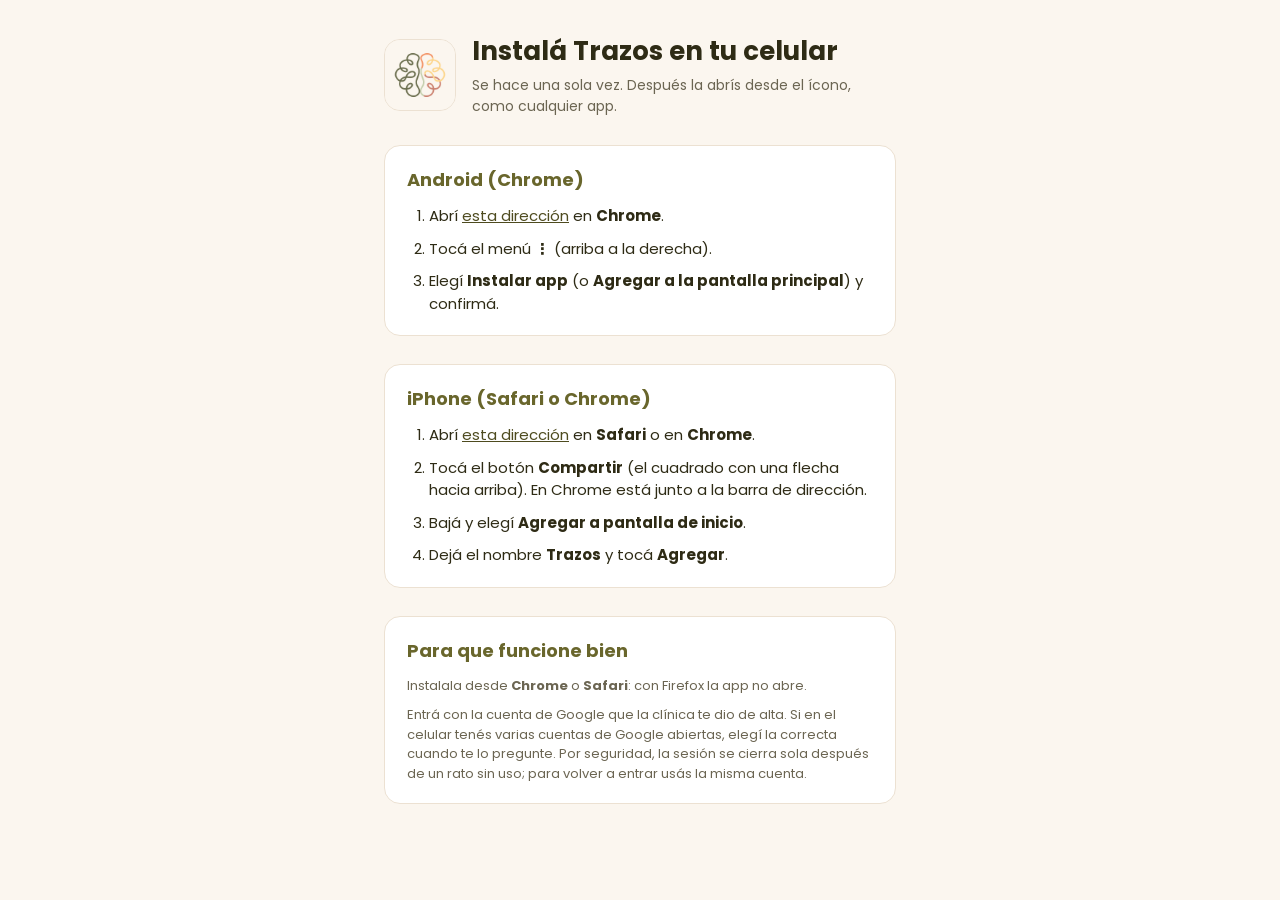
==== instalar.html @ b880c7d5 "Cascarón de la app Trazos (desde Clinica Trazos bcf4732, carpeta pwa/) Co-Authored-By: Claude Opus 5" ====
<!doctype html>
<html lang="es">
<head>
<meta charset="utf-8">
<meta name="viewport" content="width=device-width, initial-scale=1, viewport-fit=cover">
<meta http-equiv="Content-Security-Policy" content="default-src 'self'; script-src 'self'; style-src 'self'; img-src 'self'; font-src 'self'; connect-src 'self'; manifest-src 'self'; worker-src 'self'; object-src 'none'; base-uri 'none'; form-action 'none'">
<meta name="referrer" content="strict-origin">
<title>Instalar Trazos en el celular</title>
<meta name="theme-color" content="#FBF6EF">
<meta name="apple-mobile-web-app-capable" content="yes">
<meta name="apple-mobile-web-app-title" content="Trazos">
<link rel="manifest" href="manifest.webmanifest">
<link rel="icon" type="image/png" sizes="32x32" href="iconos/favicon-32.png">
<link rel="apple-touch-icon" href="iconos/apple-touch-icon.png">
<link rel="stylesheet" href="app.css">
</head>
<body class="instalar">
<main class="hoja">
  <header>
    <img src="iconos/icono-192.png" alt="Ícono de la app Trazos" width="72" height="72">
    <div>
      <h1>Instalá Trazos en tu celular</h1>
      <p>Se hace una sola vez. Después la abrís desde el ícono, como cualquier app.</p>
    </div>
  </header>

  <section id="android">
    <h2>Android (Chrome)</h2>
    <button type="button" class="boton" id="instalar-ya" hidden>Instalar Trazos</button>
    <ol>
      <li>Abrí <a href="./">esta dirección</a> en <b>Chrome</b>.</li>
      <li>Tocá el menú <b>⋮</b> (arriba a la derecha).</li>
      <li>Elegí <b>Instalar app</b> (o <b>Agregar a la pantalla principal</b>) y confirmá.</li>
    </ol>
  </section>

  <section id="iphone">
    <h2>iPhone (Safari o Chrome)</h2>
    <ol>
      <li>Abrí <a href="./">esta dirección</a> en <b>Safari</b> o en <b>Chrome</b>.</li>
      <li>Tocá el botón <b>Compartir</b> (el cuadrado con una flecha hacia arriba). En Chrome está junto a la barra de dirección.</li>
      <li>Bajá y elegí <b>Agregar a pantalla de inicio</b>.</li>
      <li>Dejá el nombre <b>Trazos</b> y tocá <b>Agregar</b>.</li>
    </ol>
  </section>

  <section>
    <h2>Para que funcione bien</h2>
    <p class="nota">Instalala desde <b>Chrome</b> o <b>Safari</b>: con Firefox la app no abre.</p>
    <p class="nota">Entrá con la cuenta de Google que la clínica te dio de alta. Si en el celular tenés varias cuentas de Google abiertas, elegí la correcta cuando te lo pregunte. Por seguridad, la sesión se cierra sola después de un rato sin uso; para volver a entrar usás la misma cuenta.</p>
  </section>
</main>
<script src="instalar.js"></script>
</body>
</html>
---- app.css ----
/* Cascarón de la app Trazos. Colores y tipografía de DESIGN.md (paper, primary, accent, ink). */
@font-face { font-family: "Poppins"; font-weight: 400; font-display: swap; src: url("fuentes/poppins-400.woff2") format("woff2"); }
@font-face { font-family: "Poppins"; font-weight: 600; font-display: swap; src: url("fuentes/poppins-600.woff2") format("woff2"); }
@font-face { font-family: "Poppins"; font-weight: 700; font-display: swap; src: url("fuentes/poppins-700.woff2") format("woff2"); }

:root {
  --paper: #FBF6EF;
  --primary: #69662C;
  --primary-dark: #4E4B1F;
  --accent: #F09367;
  --ink: #2E2B15;
  --ink-soft: #6B6552;
  --border: #ECE1D2;
}

* { box-sizing: border-box; }
html, body { margin: 0; height: 100%; background: var(--paper); color: var(--ink); font-family: "Poppins", system-ui, -apple-system, sans-serif; -webkit-text-size-adjust: 100%; }
body { overflow: hidden; }
[hidden] { display: none !important; }

/* El panel ocupa toda la pantalla, respetando la muesca y la barra de inicio del iPhone. */
#app {
  position: fixed; inset: 0; width: 100%; height: 100%; border: 0; display: block; background: var(--paper);
  padding: env(safe-area-inset-top) env(safe-area-inset-right) 0 env(safe-area-inset-left);
}

.pantalla {
  position: fixed; inset: 0; z-index: 10; background: var(--paper);
  display: flex; flex-direction: column; align-items: center;
  padding: env(safe-area-inset-top) 32px calc(56px + env(safe-area-inset-bottom));
  transition: opacity .35s ease;
}
.pantalla.saliendo { opacity: 0; pointer-events: none; }
.centro { flex: 1 1 auto; display: flex; flex-direction: column; align-items: center; justify-content: center; gap: 28px; text-align: center; max-width: 420px; }
.logo { width: 168px; height: auto; display: block; }
.logo.chico { width: 112px; }
.marca { display: flex; flex-direction: column; align-items: center; gap: 6px; }
.nombre { font-size: 34px; font-weight: 700; letter-spacing: 0.02em; color: var(--primary); }
.nombre.chico { font-size: 24px; }
.sub { font-size: 14px; line-height: 1.5; color: var(--ink-soft); }
.pie { display: flex; flex-direction: column; align-items: center; gap: 14px; font-size: 13px; color: var(--ink-soft); }
.barra { width: 120px; height: 4px; border-radius: 4px; background: var(--border); overflow: hidden; }
.barra > div { width: 45%; height: 100%; border-radius: 4px; background: var(--accent); animation: avance 1.4s ease-in-out infinite; }
@keyframes avance { 0% { transform: translateX(-100%); } 100% { transform: translateX(240%); } }
@media (prefers-reduced-motion: reduce) { .barra > div { animation: none; } .pantalla { transition: none; } }

.boton {
  min-height: 48px; padding: 0 28px; border: 0; border-radius: 12px; touch-action: manipulation;
  background: var(--primary); color: #FBF6EF; font: 600 15px/1 "Poppins", system-ui, sans-serif; cursor: pointer;
}
.boton:hover { background: var(--primary-dark); }
.boton:focus-visible, a:focus-visible { outline: 3px solid var(--accent); outline-offset: 3px; }

/* Página de instalación */
body.instalar { overflow: auto; }
.instalar .hoja { max-width: 560px; margin: 0 auto; padding: calc(32px + env(safe-area-inset-top)) 24px calc(48px + env(safe-area-inset-bottom)); display: flex; flex-direction: column; gap: 28px; }
.instalar header { display: flex; align-items: center; gap: 16px; }
.instalar header img { width: 72px; height: 72px; border-radius: 16px; border: 1px solid var(--border); }
.instalar h1 { margin: 0; font-size: 26px; font-weight: 700; color: var(--ink); }
.instalar header p { margin: 4px 0 0; color: var(--ink-soft); font-size: 14px; }
.instalar section { background: #FFFFFF; border: 1px solid var(--border); border-radius: 16px; padding: 20px 22px; }
.instalar h2 { margin: 0 0 12px; font-size: 18px; font-weight: 700; color: var(--primary); }
.instalar ol { margin: 0; padding-left: 22px; display: flex; flex-direction: column; gap: 10px; line-height: 1.5; font-size: 15px; }
.instalar .nota { margin: 0; font-size: 13px; line-height: 1.5; color: var(--ink-soft); }
.instalar a { color: var(--primary-dark); }
.instalar .nota + .nota { margin-top: 10px; }
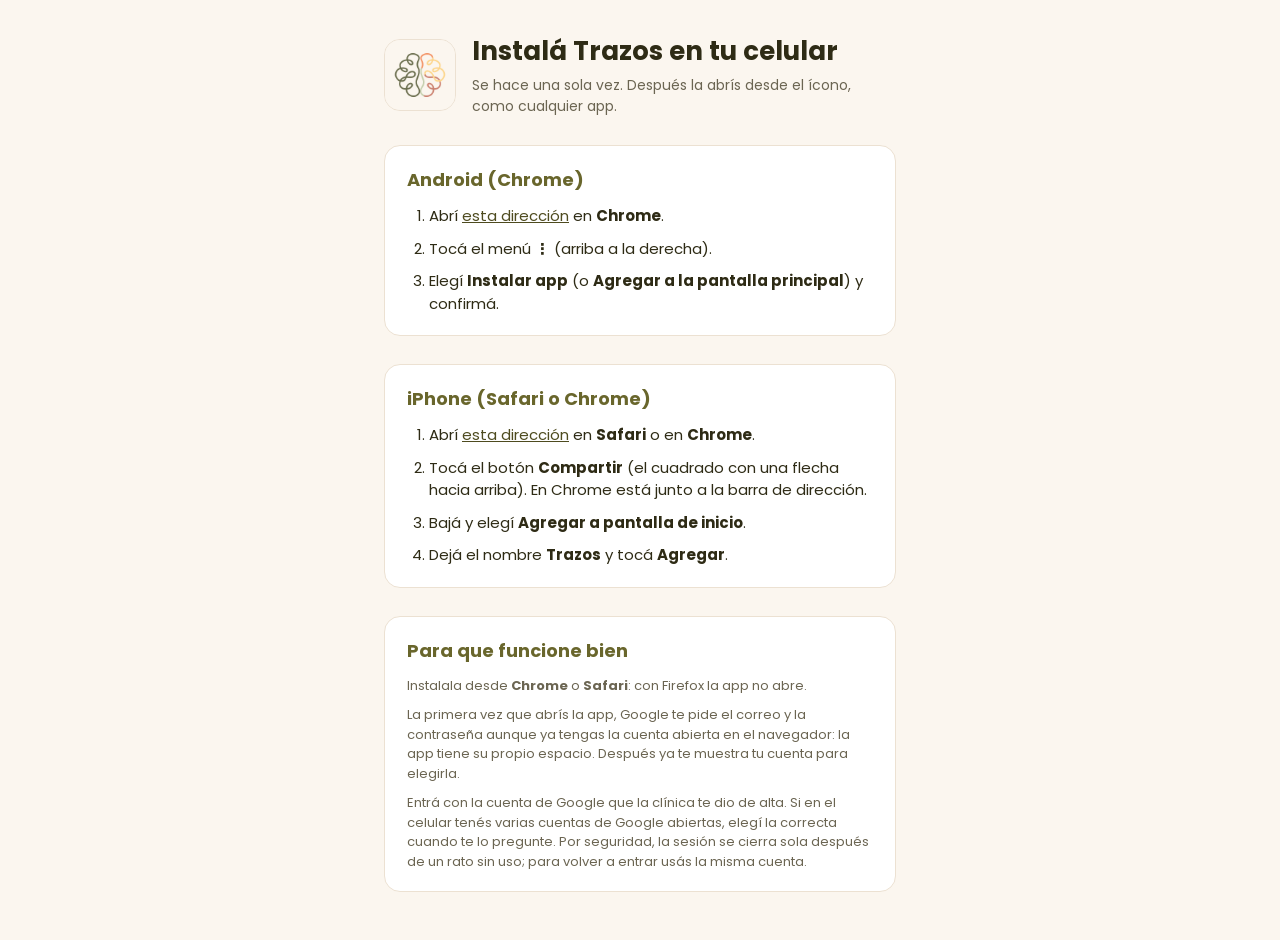
==== commit 3f51c7ec: "Instalar: aviso de la contraseña la primera vez en iPhone Co-Authored-By: Claude Opus 5.5 <noreply@a" ====
--- a/instalar.html
+++ b/instalar.html
@@ -47,6 +47,7 @@
   <section>
     <h2>Para que funcione bien</h2>
     <p class="nota">Instalala desde <b>Chrome</b> o <b>Safari</b>: con Firefox la app no abre.</p>
+    <p class="nota">La primera vez que abrís la app, Google te pide el correo y la contraseña aunque ya tengas la cuenta abierta en el navegador: la app tiene su propio espacio. Después ya te muestra tu cuenta para elegirla.</p>
     <p class="nota">Entrá con la cuenta de Google que la clínica te dio de alta. Si en el celular tenés varias cuentas de Google abiertas, elegí la correcta cuando te lo pregunte. Por seguridad, la sesión se cierra sola después de un rato sin uso; para volver a entrar usás la misma cuenta.</p>
   </section>
 </main>
